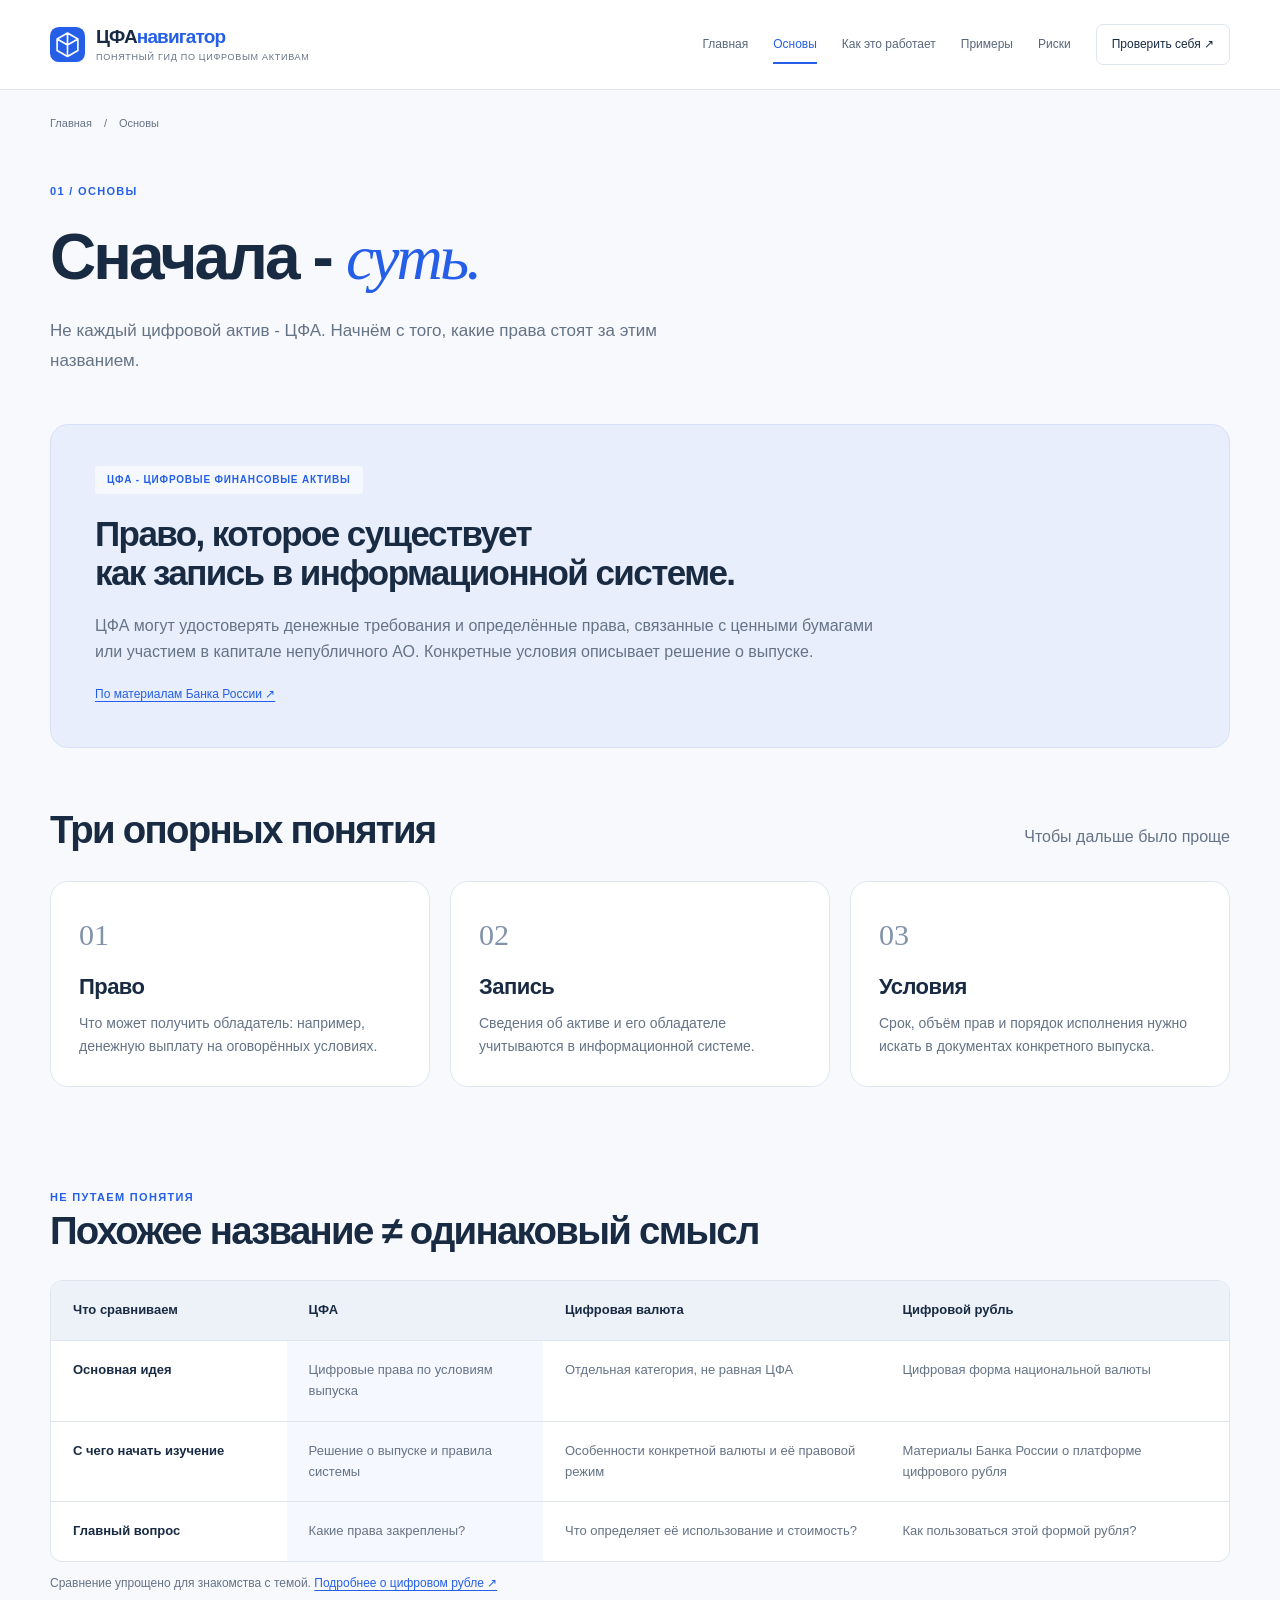
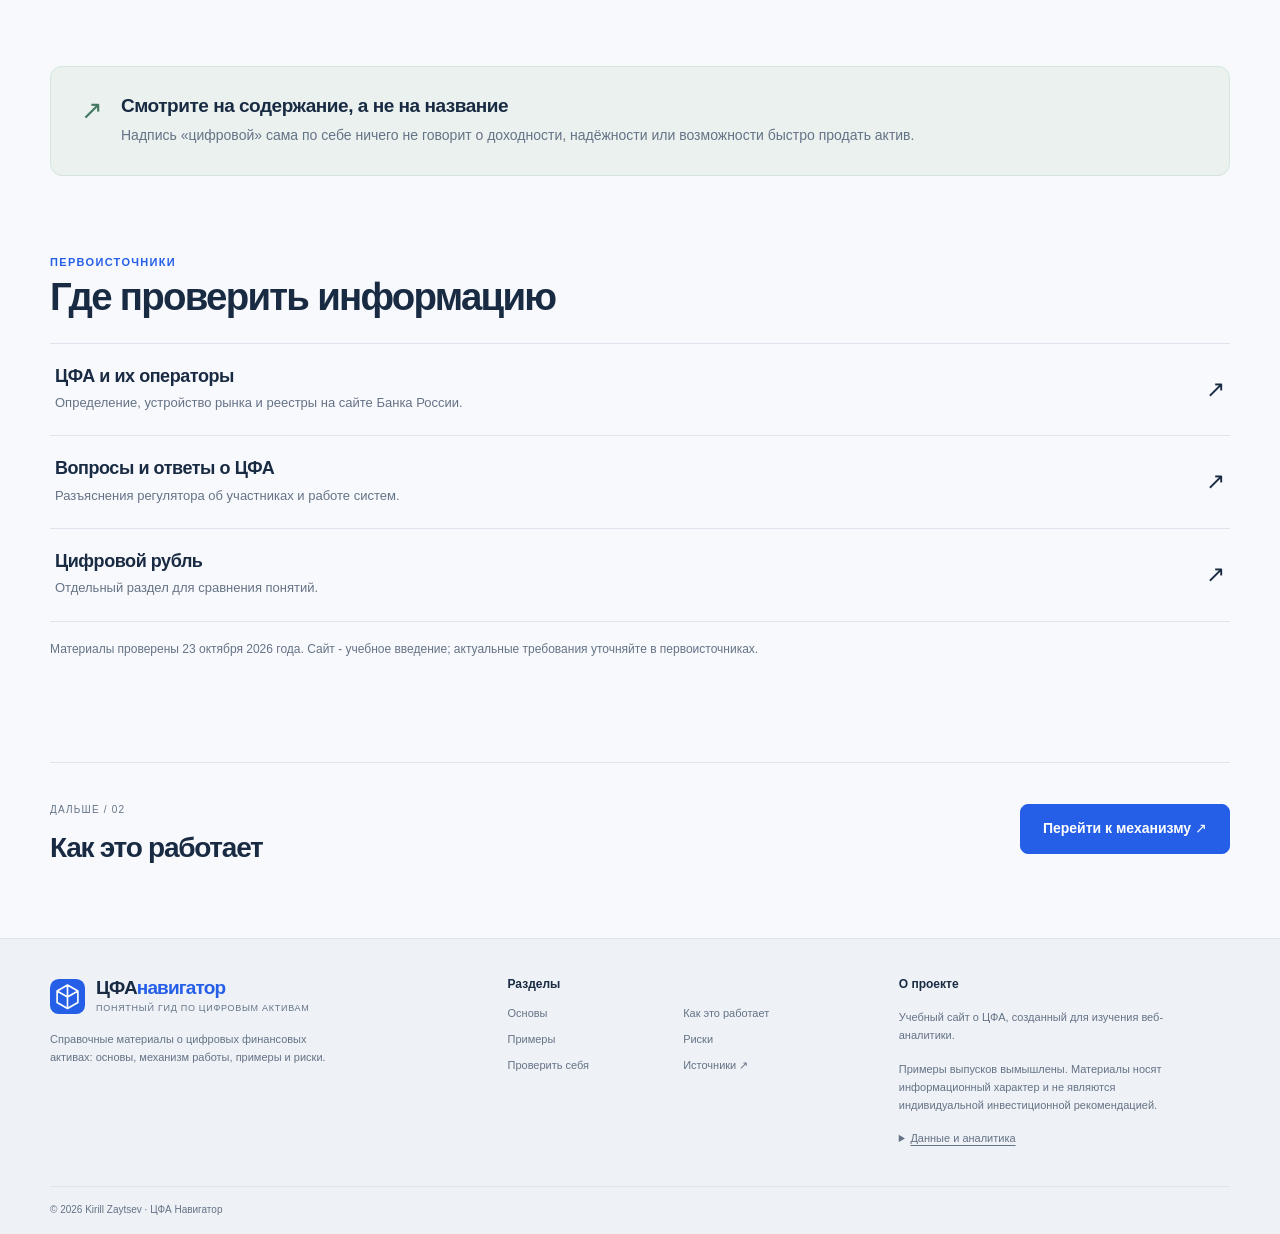
==== basics.html @ ca4d051d "Add CFA Navigator website" ====
<!doctype html><html lang="ru"><head><meta charset="utf-8"><meta name="author" content="Kirill Zaytsev"><meta name="viewport" content="width=device-width, initial-scale=1"><title>Что такое ЦФА - ЦФА Навигатор</title><meta name="description" content="Основы цифровых финансовых активов и отличия от криптовалюты и цифрового рубля."><link rel="icon" href="assets/favicon.svg" type="image/svg+xml"><link rel="stylesheet" href="assets/styles.css"><script src="assets/config.js" defer></script><script src="assets/app.js" defer></script></head>
<body data-page="basics"><a class="skip-link" href="#main">К содержимому</a><header id="site-header"></header><main id="main" class="wrap article-page">
<div class="breadcrumbs"><a href="index.html">Главная</a><span>/</span>Основы</div>
<section class="page-intro"><span class="eyebrow">01 / ОСНОВЫ</span><h1>Сначала - <span class="serif">суть.</span></h1><p class="lead">Не каждый цифровой актив - ЦФА. Начнём с того, какие права стоят за этим названием.</p></section>
<section class="definition-panel"><span class="badge">ЦФА - ЦИФРОВЫЕ ФИНАНСОВЫЕ АКТИВЫ</span><h2>Право, которое существует<br>как запись в информационной системе.</h2><p>ЦФА могут удостоверять денежные требования и определённые права, связанные с ценными бумагами или участием в капитале непубличного АО. Конкретные условия описывает решение о выпуске.</p><a class="source-link" href="https://www.cbr.ru/finm_infrastructure/digital_oper/" target="_blank" rel="noopener noreferrer">По материалам Банка России ↗</a></section>
<section class="section compact"><div class="section-heading"><h2>Три опорных понятия</h2><span class="muted">Чтобы дальше было проще</span></div><div class="three-grid"><article class="info-card"><span class="number">01</span><h3>Право</h3><p>Что может получить обладатель: например, денежную выплату на оговорённых условиях.</p></article><article class="info-card"><span class="number">02</span><h3>Запись</h3><p>Сведения об активе и его обладателе учитываются в информационной системе.</p></article><article class="info-card"><span class="number">03</span><h3>Условия</h3><p>Срок, объём прав и порядок исполнения нужно искать в документах конкретного выпуска.</p></article></div></section>
<section id="comparison" class="section compact"><span class="eyebrow">НЕ ПУТАЕМ ПОНЯТИЯ</span><h2>Похожее название ≠ одинаковый смысл</h2><div class="table-scroll" tabindex="0" role="region" aria-label="Сравнение цифровых инструментов"><table><caption class="sr-only">Отличия ЦФА, цифровой валюты и цифрового рубля</caption><thead><tr><th>Что сравниваем</th><th>ЦФА</th><th>Цифровая валюта</th><th>Цифровой рубль</th></tr></thead><tbody><tr><th>Основная идея</th><td>Цифровые права по условиям выпуска</td><td>Отдельная категория, не равная ЦФА</td><td>Цифровая форма национальной валюты</td></tr><tr><th>С чего начать изучение</th><td>Решение о выпуске и правила системы</td><td>Особенности конкретной валюты и её правовой режим</td><td>Материалы Банка России о платформе цифрового рубля</td></tr><tr><th>Главный вопрос</th><td>Какие права закреплены?</td><td>Что определяет её использование и стоимость?</td><td>Как пользоваться этой формой рубля?</td></tr></tbody></table></div><p class="caption">Сравнение упрощено для знакомства с темой. <a href="https://www.cbr.ru/fintech/dr/" target="_blank" rel="noopener noreferrer">Подробнее о цифровом рубле ↗</a></p></section>
<aside class="callout"><span class="callout-icon">↗</span><div><h3>Смотрите на содержание, а не на название</h3><p>Надпись «цифровой» сама по себе ничего не говорит о доходности, надёжности или возможности быстро продать актив.</p></div></aside>
<section id="sources" class="section compact"><span class="eyebrow">ПЕРВОИСТОЧНИКИ</span><h2>Где проверить информацию</h2><div class="source-list"><a href="https://www.cbr.ru/finm_infrastructure/digital_oper/" target="_blank" rel="noopener noreferrer"><div><h3>ЦФА и их операторы</h3><p>Определение, устройство рынка и реестры на сайте Банка России.</p></div><span>↗</span></a><a href="https://www.cbr.ru/faq/tsfa/" target="_blank" rel="noopener noreferrer"><div><h3>Вопросы и ответы о ЦФА</h3><p>Разъяснения регулятора об участниках и работе систем.</p></div><span>↗</span></a><a href="https://www.cbr.ru/fintech/dr/" target="_blank" rel="noopener noreferrer"><div><h3>Цифровой рубль</h3><p>Отдельный раздел для сравнения понятий.</p></div><span>↗</span></a></div><p class="caption">Материалы проверены 23 октября 2026 года. Сайт - учебное введение; актуальные требования уточняйте в первоисточниках.</p></section>
<nav class="next-page" aria-label="Следующий раздел"><div><small>ДАЛЬШЕ / 02</small><h2>Как это работает</h2></div><a class="button" href="how-it-works.html">Перейти к механизму ↗</a></nav>
</main><footer id="site-footer"></footer></body></html>
---- assets/styles.css ----
:root{--paper:#f8f9fc;--white:#fff;--ink:#192b43;--muted:#657386;--blue:#255fe8;--line:#dfe5ef;--mint:#e4f1ec;--radius:18px;--shadow:0 18px 48px #192b4309;font-family:Arial,Helvetica,sans-serif;color:var(--ink);background:var(--paper);font-synthesis:none;scroll-behavior:smooth}
*{box-sizing:border-box}body{margin:0;font-size:16px;line-height:1.65}a{color:inherit;text-decoration:none}button,input{font:inherit}button,a,input,summary{-webkit-tap-highlight-color:transparent}button,summary{cursor:pointer}button{color:inherit}img,svg{max-width:100%}h1,h2,h3,p{margin:0}h1,h2,h3{line-height:1.12;letter-spacing:-.045em}h1{font-size:clamp(42px,5.2vw,72px);font-weight:600}h2{font-size:clamp(28px,3vw,40px);font-weight:600}h3{font-size:22px;font-weight:600;letter-spacing:-.025em}p{color:var(--muted)}p+p{margin-top:12px}a,button{transition:background .18s,color .18s,box-shadow .18s,transform .18s}a:focus-visible,button:focus-visible,input:focus-visible,summary:focus-visible,[tabindex]:focus-visible{outline:3px solid #3275f5;outline-offset:5px}a:hover.text-link,.caption a:hover{color:var(--blue)}[hidden]{display:none!important}.wrap{width:min(1180px,calc(100% - 72px));margin:auto}.sr-only{position:absolute;width:1px;height:1px;padding:0;margin:-1px;overflow:hidden;clip:rect(0,0,0,0);white-space:nowrap;border:0}.skip-link{position:fixed;top:-90px;left:20px;z-index:50;background:var(--ink);color:white;padding:12px 20px;border-radius:8px}.skip-link:focus{top:10px}.eyebrow,.step,.tag{display:inline-block;font-size:11px;font-weight:700;letter-spacing:.12em}.eyebrow{color:var(--blue)}.dot{display:inline-block;width:7px;height:7px;border-radius:50%;background:#69a58d;margin-right:9px;vertical-align:middle}.serif{font-family:Georgia,'Times New Roman',serif;font-weight:400;font-style:italic;color:var(--blue)}.lead{font-size:18px;line-height:1.75;max-width:590px}.muted,.caption{color:var(--muted)}.caption{font-size:12px;line-height:1.65}.caption a,.source-link{color:var(--blue);text-decoration:underline;text-underline-offset:3px}.section{padding:88px 0}.section.compact{padding:48px 0}.section-heading{display:flex;align-items:flex-end;justify-content:space-between;gap:24px;margin-bottom:30px}.section-heading h2{margin-top:12px}.section-heading p{font-size:14px}.actions{display:flex;align-items:center;flex-wrap:wrap;gap:24px}.button{display:inline-flex;align-items:center;justify-content:center;gap:28px;border:1px solid var(--blue);border-radius:8px;background:var(--blue);color:#fff;padding:14px 22px;font-size:14px;font-weight:600;line-height:1.4;min-height:49px}.button:hover{background:#174bc7;box-shadow:0 5px 15px #255fe82a;transform:translateY(-1px)}.button.light{background:#fff;border-color:#fff;color:var(--ink)}.button.light:hover{background:#e7eeff}.text-link,.text-button{font-size:13px;font-weight:600}.text-button{border:0;background:none;padding:10px 0;color:var(--blue)}.number{font-family:Georgia,serif;font-size:30px;color:#8293aa}.tag{color:var(--muted);letter-spacing:.08em;font-size:10px}.badge{display:inline-block;font-size:10px;font-weight:700;letter-spacing:.08em;padding:6px 12px;border-radius:4px;background:#fff9;color:var(--blue)}
/* Shared navigation */
#site-header{background:#fff;border-bottom:1px solid var(--line)}.header-inner{min-height:89px;display:flex;align-items:center;justify-content:space-between;gap:30px}.brand{display:flex;align-items:center;gap:11px;flex-shrink:0}.brand img{width:35px;height:35px}.brand-name{font-size:19px;font-weight:700;letter-spacing:-.045em;line-height:1.1}.brand-name span{color:var(--blue)}.brand small{display:block;font-size:9px;font-weight:400;letter-spacing:.08em;color:var(--muted);margin-top:5px}.site-nav{display:flex;align-items:center;gap:25px}.site-nav a{font-size:12px;color:#58677b;white-space:nowrap;padding:10px 0;position:relative}.site-nav a:hover,.site-nav a[aria-current]{color:var(--blue)}.site-nav a[aria-current]:after{content:'';height:2px;background:var(--blue);position:absolute;bottom:0;left:0;right:0}.site-nav a.nav-test{padding:10px 15px;border:1px solid var(--line);border-radius:7px;color:var(--ink)}.site-nav a.nav-test[aria-current]:after{display:none}.menu-toggle{display:none;background:transparent;border:1px solid var(--line);border-radius:7px;padding:7px 12px;font-size:13px}
/* Homepage */
.hero{display:grid;grid-template-columns:1.12fr 1fr;gap:24px;align-items:center;padding:78px 0 72px}.hero-copy{position:relative;z-index:1}.hero .eyebrow{font-size:10px;color:var(--muted)}.hero h1{margin:22px 0;letter-spacing:-.055em}.hero .lead{font-size:16px;max-width:490px}.hero .actions{gap:22px;margin-top:30px}.hero .text-link{font-size:11px}.hero-meta{display:flex;gap:28px;margin-top:38px}.hero-meta span{font-size:10px;color:var(--muted);display:flex;align-items:center;gap:8px}.hero-meta b{font-size:19px;font-weight:400;color:var(--ink);font-family:Georgia,serif}.asset-scene{height:432px;position:relative;background:linear-gradient(135deg,#edf3ff,#e8edf8 65%,#e0ece9);border:1px solid #e0e7f2;border-radius:26px;overflow:hidden}.scene-grid{position:absolute;inset:0;background-image:linear-gradient(#a9bdd424 1px,transparent 1px),linear-gradient(90deg,#a9bdd424 1px,transparent 1px);background-size:35px 35px;mask-image:linear-gradient(transparent,#000,transparent)}.scene-label{position:absolute;left:25px;top:23px;font-size:9px;letter-spacing:.15em;color:#7890ad}.orbit{position:absolute;top:50%;left:50%;width:300px;height:300px;border:1px solid #a5b9d252;border-radius:50%;transform:translate(-50%,-50%)}.orbit-two{width:220px;height:220px;border-style:dashed}.token{position:absolute;top:50%;left:50%;transform:translate(-50%,-50%) rotate(-9deg);width:160px;height:174px;background:linear-gradient(135deg,#5988fd,#2355d2);border:6px solid #86a5fa;border-radius:36px;box-shadow:17px 18px 0 #c9d6ef,25px 25px 40px #4169ac26;display:grid;place-items:center}.token svg{width:105px;height:105px;fill:none;stroke:#fff;stroke-width:2}.floating{position:absolute;display:flex;gap:10px;align-items:center;background:#ffffffed;border:1px solid #fff;border-radius:10px;padding:13px 17px;box-shadow:var(--shadow)}.floating small{display:block;font-size:8px;letter-spacing:.1em;color:var(--muted)}.floating strong{display:block;font-size:12px;font-weight:600}.note-right{right:21px;top:91px;transform:rotate(5deg)}.note-left{left:20px;bottom:93px;transform:rotate(-5deg)}.tiny-icon{display:grid;place-items:center;background:#eaf0ff;border-radius:7px;width:31px;height:31px;color:var(--blue);font-size:20px}.tiny-icon.mint{background:#e6f1eb;color:#4b836a}.scene-bottom{position:absolute;bottom:25px;left:20px;right:20px;text-align:center;color:#637893;font-size:10px}.principles{border-block:1px solid var(--line);background:#f0f3f8}.principles .wrap{display:flex;justify-content:space-between;gap:20px;padding-block:18px;font-size:11px;color:#637084}.principles span:before{content:'✳';color:#8196b3;margin-right:10px}.route-grid,.three-grid{display:grid;grid-template-columns:repeat(3,minmax(0,1fr));gap:20px}.route-card{padding:27px 26px 0;border:1px solid var(--line);border-radius:var(--radius);background:var(--white);overflow:hidden;display:flex;flex-direction:column}.route-card:hover{transform:translateY(-4px);box-shadow:var(--shadow);border-color:#9ab5f2}.card-top{display:flex;justify-content:space-between;align-items:center}.step{color:var(--muted);font-size:9px}.arrow{font-size:21px;font-weight:400}.mini-art{height:110px;display:flex;align-items:center;justify-content:center;color:#6680b7}.art-cubes{font-size:90px;line-height:1}.art-cubes span{font-size:65px;margin-left:-22px;color:#2c5fe4;transform:translateY(12px)}.art-chain{gap:9px}.art-chain i{width:42px;height:42px;border:1px solid #7999c9;border-radius:10px;transform:rotate(-13deg);background:#e9eef7;position:relative}.art-chain i:nth-child(2){background:#e5f0ea;border-color:#85ab9c;transform:rotate(9deg)}.art-bars{gap:8px;align-items:flex-end;padding-bottom:18px}.art-bars i{width:25px;border:1px solid #a7b8d7;background:#d9e3f6;border-radius:5px 5px 0 0;height:33px}.art-bars i:nth-child(2){height:51px}.art-bars i:nth-child(3){height:44px;background:#c9dfd3;border-color:#9fbba9}.art-bars i:nth-child(4){height:67px;background:#7193e4;border-color:#7193e4}.route-card h3{margin-top:7px}.route-card p{font-size:13px;margin-top:13px;margin-bottom:25px}.card-bottom{border-top:1px solid var(--line);padding:16px 0;display:flex;justify-content:space-between;margin-top:auto;font-size:11px;font-weight:600;color:var(--blue)}.wide-links{display:grid;grid-template-columns:1fr 1fr;gap:20px;margin-top:20px}.wide-links a{display:flex;align-items:center;gap:20px;padding:24px;background:#edf1f7;border-radius:12px}.wide-links a:hover{background:#e4eaf5}.wide-links .arrow{margin-left:auto}.wide-links h3{font-size:18px}.wide-links p{font-size:11px;margin-top:6px}.editorial-banner{padding:52px 56px;background:var(--ink);color:white;border-radius:22px;position:relative;overflow:hidden}.editorial-banner .eyebrow{color:#9dbbff}.editorial-banner h2{font-size:clamp(30px,3.7vw,47px);margin:21px 0}.editorial-banner .serif{color:#b4c9fb}.editorial-banner p{max-width:510px;color:#bbc8d9;font-size:14px;margin-bottom:28px}.banner-mark{position:absolute;right:55px;top:52px;font-size:230px;color:#405875;line-height:1;pointer-events:none}.faq-section{display:grid;grid-template-columns:1fr 1.2fr;gap:60px}.faq-section h2{margin:15px 0 26px}.faq-list details{border-bottom:1px solid var(--line);padding:19px 0}.faq-list summary{font-size:15px;font-weight:600;padding-right:25px;position:relative;list-style:none}.faq-list summary:after{content:'+';position:absolute;right:0;color:var(--blue);font-size:20px;top:-3px}.faq-list details[open] summary:after{content:'−'}.faq-list p{margin-top:13px;font-size:13px}
/* Inner pages */
.article-page{padding-top:24px;padding-bottom:65px}.breadcrumbs{display:flex;gap:12px;font-size:11px;color:var(--muted)}.breadcrumbs a:hover{color:var(--blue)}.page-intro{padding:45px 0 48px;max-width:850px}.page-intro h1{margin:18px 0 23px;font-size:clamp(42px,5vw,66px)}.page-intro .lead{max-width:690px;font-size:17px}.definition-panel{padding:40px 44px;background:#e8eefb;border:1px solid #d6e1f7;border-radius:var(--radius)}.definition-panel h2{margin:20px 0;font-size:35px}.definition-panel p{max-width:800px;font-size:16px}.source-link{display:inline-block;margin-top:20px;font-size:12px}.info-card{border:1px solid var(--line);background:white;border-radius:var(--radius);padding:28px}.info-card h3{margin:16px 0 12px}.info-card p{font-size:14px}.table-scroll{overflow:auto;margin-top:28px;border:1px solid var(--line);border-radius:12px;background:#fff}table{width:100%;min-width:720px;border-collapse:collapse;text-align:left;font-size:13px;line-height:1.6}th,td{padding:19px 22px;border-bottom:1px solid var(--line);vertical-align:top}thead{background:#edf1f8}th{font-weight:600}td{color:var(--muted)}tbody tr:last-child>*{border-bottom:0}th:first-child{width:20%}td:nth-child(2){background:#f6f8ff}.table-scroll+.caption{margin-top:12px}.callout{display:flex;align-items:flex-start;gap:18px;background:#eaf1ef;border:1px solid #d5e4dd;border-radius:12px;padding:28px 30px;margin:24px 0}.callout-icon{font-size:26px;line-height:1.2;color:#437761}.callout h3{font-size:19px;margin-bottom:8px}.callout p{font-size:14px;max-width:890px}.source-list{margin:25px 0 18px;border-top:1px solid var(--line)}.source-list a{display:flex;align-items:center;justify-content:space-between;gap:30px;padding:22px 5px;border-bottom:1px solid var(--line)}.source-list a:hover{color:var(--blue);background:#eef2fa}.source-list h3{font-size:18px}.source-list p{font-size:13px;margin-top:6px}.source-list>a>span{font-size:23px}.next-page{margin-top:55px;padding-top:32px;border-top:1px solid var(--line);display:flex;justify-content:space-between;align-items:center;gap:24px}.next-page small{color:var(--muted);font-size:10px;letter-spacing:.12em}.next-page h2{font-size:28px;margin-top:10px}.three-grid+.caption{margin-top:18px}.timeline{margin-top:36px;max-width:900px}.timeline article{display:flex;gap:30px;padding:0 0 35px;position:relative}.timeline article:not(:last-child):before{content:'';position:absolute;left:24px;top:50px;bottom:0;width:1px;background:var(--line)}.timeline-num{flex-shrink:0;display:grid;place-items:center;height:49px;width:49px;border-radius:50%;background:#e7edf9;color:var(--blue);font-family:Georgia,serif;font-size:19px}.timeline h3{margin:8px 0 12px;font-size:25px}.timeline p{font-size:15px;max-width:700px}
/* Practice */
.filter-bar{display:flex;align-items:center;justify-content:space-between;gap:20px;flex-wrap:wrap;margin-bottom:24px}.filters{display:flex;gap:7px;flex-wrap:wrap}.filter{padding:9px 14px;border:1px solid var(--line);border-radius:7px;background:white;color:var(--muted);font-size:12px}.filter.active{background:var(--ink);border-color:var(--ink);color:white}.filter:hover{border-color:#8da1bf}.example-card{padding:27px;border:1px solid var(--line);background:#fff;border-radius:var(--radius);min-width:0}.example-symbol{font-size:32px;width:59px;height:59px;display:grid;place-items:center;background:#ebf0fd;border-radius:13px;color:var(--blue);margin-bottom:26px}.example-symbol.green{background:#e5eee8;color:#55816d}.example-symbol.plum{background:#f0eaf4;color:#8f6e9c}.example-card h2{font-size:27px;margin:10px 0 15px}.example-card>p{font-size:13px;min-height:65px}.example-card dl{margin:24px 0}.example-card dl div{display:flex;justify-content:space-between;gap:14px;border-bottom:1px solid #e9edf3;padding:10px 0;font-size:12px}.example-card dt{color:var(--muted)}.example-card dd{margin:0;font-weight:600;text-align:right}.example-card summary{font-size:12px;color:var(--blue);font-weight:600}.example-card details p{font-size:12px;margin-top:13px}.calculator{display:grid;grid-template-columns:1fr 1.1fr;gap:60px;background:#edf1f8;border:1px solid var(--line);border-radius:var(--radius);padding:38px}.calculator h2{margin:16px 0 20px}.calculator p{font-size:13px}.calculator .formula{font-size:12px;background:#fff8;padding:12px;margin-top:20px;border-radius:7px;color:#516582}.calc-fields{display:grid;grid-template-columns:1fr 1fr;gap:14px}.calc-fields label{display:flex;flex-direction:column;font-size:11px;gap:6px}.calc-fields label:first-child{grid-column:1/-1}input[type=number]{width:100%;padding:10px 12px;border-radius:7px;border:1px solid #ccd6e6;color:var(--ink);background:white}.calculator .button{margin-top:18px;width:100%}.calc-result{display:flex;flex-direction:column;gap:6px;border-top:1px solid #d2dcea;margin-top:22px;padding-top:18px}.calc-result span{font-size:11px;color:var(--muted)}.calc-result strong{font-size:32px;font-weight:500;letter-spacing:-.05em;color:var(--blue)}.calculator form>.caption{font-size:10px;margin-top:15px}.two-grid{display:grid;grid-template-columns:1fr 1fr;gap:22px}.contrast-panel{padding:34px;border-radius:var(--radius);border:1px solid var(--line)}.positive{background:#ecf3ef;border-color:#d4e2d9}.caution{background:#f5efea;border-color:#e9ded4}.contrast-panel h2{margin-top:14px}.plain-list{padding:0;margin:28px 0 0;list-style:none}.plain-list li{border-top:1px solid #192b431a;padding:23px 0 0;margin-top:23px}.plain-list h3{font-size:19px}.plain-list p{font-size:14px;margin-top:9px}.checklist-section{display:grid;grid-template-columns:1fr 1.2fr;gap:70px}.checklist-section h2{margin:15px 0 20px}.checklist-section p{font-size:14px}.check-progress{display:block;font-size:12px;font-weight:600;margin:27px 0 8px}.progress-track{height:4px;background:#dce4f1;overflow:hidden;border-radius:9px}.progress-track>div{height:100%;background:var(--blue);width:0;transition:width .25s}.checklist label{display:flex;align-items:flex-start;gap:15px;padding:20px 0;border-bottom:1px solid var(--line);cursor:pointer}.checklist label:first-child{padding-top:0}.checklist input{width:19px;height:19px;flex-shrink:0;accent-color:var(--blue);margin:3px 0 0}.checklist b{display:block;font-size:14px;font-weight:600}.checklist small{display:block;font-size:12px;color:var(--muted);margin-top:5px}
/* Quiz */
.quiz-panel{max-width:850px;margin:0 auto;background:white;border:1px solid var(--line);border-radius:22px;padding:45px;box-shadow:var(--shadow)}#quiz-start{text-align:center;padding:5px 0 20px}.quiz-emblem{font-size:65px;color:var(--blue);display:block;line-height:1;margin:8px 0 23px}#quiz-start h2{font-size:32px}#quiz-start p{margin:18px auto;max-width:440px;font-size:15px}.quiz-facts{display:flex;justify-content:center;flex-wrap:wrap;gap:20px;margin:26px 0 30px;font-size:11px;color:var(--muted)}.quiz-top{display:flex;justify-content:space-between;margin-bottom:14px;font-size:11px;color:var(--muted)}.quiz-panel fieldset{padding:0;border:0;margin:30px 0 22px;min-width:0}.quiz-panel legend{font-size:27px;font-weight:600;line-height:1.35;letter-spacing:-.035em;width:100%;padding:0;margin-bottom:22px}#quiz-options{display:grid;gap:11px}.quiz-option{display:flex;align-items:flex-start;gap:13px;border:1px solid var(--line);border-radius:9px;padding:15px;font-size:14px;cursor:pointer}.quiz-option:has(input:checked){border-color:var(--blue);background:#f1f5ff}.quiz-option.correct{border-color:#68a286;background:#eef7f1}.quiz-option.incorrect{border-color:#b37d6b;background:#fff3ef}.quiz-option input{accent-color:var(--blue);margin:5px 0 0}.quiz-feedback{padding:17px;border-radius:8px;background:#eef2f8;margin-bottom:20px;font-size:13px}.quiz-feedback strong{display:block;margin-bottom:5px}.quiz-feedback p{font-size:13px}.quiz-caption{max-width:800px;text-align:center;margin:23px auto 0}#quiz-result h2{font-size:43px;margin:20px 0}#quiz-result>p{font-size:15px}.result-review{margin:28px 0}.result-review details{padding:13px 0;border-bottom:1px solid var(--line)}.result-review summary{font-size:13px;font-weight:600}.result-review p{font-size:12px;margin-top:10px}.result-review a{color:var(--blue);text-decoration:underline}
/* Footer and consent */
#site-footer{background:#eef1f6;border-top:1px solid var(--line);margin-top:10px}.footer-main{padding:39px 0;display:grid;grid-template-columns:1.2fr 1fr 1fr;gap:60px}.footer-main p{font-size:11px;max-width:280px;margin-top:16px}.footer-main h3{font-size:12px;letter-spacing:0;margin:0 0 12px}.footer-links{display:grid;grid-template-columns:1fr 1fr;gap:8px 20px;font-size:11px;color:var(--muted)}.footer-links a:hover{color:var(--blue)}.footer-main .text-button{font-size:11px;text-align:left;padding:0}.footer-bottom{border-top:1px solid var(--line);padding:15px 0;display:flex;justify-content:space-between;gap:25px;font-size:10px;color:var(--muted)}.privacy-details{font-size:11px;margin-top:15px;color:var(--muted)}.privacy-details p{margin-top:9px}.privacy-details summary{text-decoration:underline;text-underline-offset:3px}.cookie-banner{position:fixed;bottom:18px;left:50%;transform:translateX(-50%);width:min(760px,calc(100% - 28px));background:white;border:1px solid var(--line);border-radius:14px;padding:20px 24px;z-index:30;box-shadow:0 15px 70px #192b432b;display:flex;gap:22px;align-items:center}.cookie-banner p{font-size:12px}.cookie-banner strong{color:var(--ink);display:block;margin-bottom:3px;font-size:13px}.cookie-actions{display:flex;gap:10px;flex-shrink:0}.cookie-actions .button{font-size:11px;padding:10px 13px;min-height:38px}.cookie-actions .secondary{background:#eff2f8;color:var(--ink);border-color:var(--line)}.no-js-note{padding:8px 18px;text-align:center;background:#e9eef8;font-size:12px}
@media(min-width:1450px){.hero{padding-block:94px}.asset-scene{height:455px}}
@media(max-width:1100px){.site-nav{gap:14px}.site-nav a{font-size:11px}.hero{gap:28px}.hero h1{font-size:55px}.asset-scene{height:400px}.hero .actions{gap:15px}.hero .text-link{font-size:10px}.floating{padding:10px 12px}.note-left{left:10px}.note-right{right:10px}.floating strong{font-size:11px}.banner-mark{right:25px;opacity:.5}.editorial-banner>*:not(.banner-mark){position:relative;z-index:1}.footer-main{gap:25px}.calculator{gap:30px}}
@media(max-width:850px){.wrap{width:calc(100% - 40px)}.header-inner{min-height:76px;flex-wrap:wrap;gap:0}.menu-toggle{display:block}.site-nav{width:100%;display:none;flex-direction:column;align-items:stretch;gap:0;padding:15px 0}.site-nav.is-open{display:flex}.site-nav a{font-size:14px;padding:12px}.site-nav a[aria-current]{background:#edf2ff;border-radius:7px}.site-nav a[aria-current]:after{display:none}.site-nav a.nav-test{margin-top:8px}.hero{padding:45px 0;grid-template-columns:1fr 0.85fr;gap:20px}.hero h1{font-size:43px}.hero .lead{font-size:14px}.hero .eyebrow{font-size:8px;letter-spacing:.07em}.asset-scene{height:350px}.floating strong{font-size:9px}.floating{gap:6px;padding:8px}.tiny-icon{width:24px;height:24px;font-size:16px}.token{width:125px;height:140px;border-radius:29px}.token svg{width:85px;height:85px}.note-right{top:65px}.note-left{bottom:65px}.scene-label,.scene-bottom{font-size:8px}.scene-label{left:16px}.hero-meta{gap:14px;margin-top:25px}.hero-meta span{font-size:8px}.hero-meta b{font-size:17px}.hero .text-link{font-size:11px}.hero .button{font-size:12px}.principles .wrap{font-size:9px;gap:12px}.route-card{padding:22px 18px 0}.route-card h3{font-size:19px}.route-card p{font-size:12px}.section{padding-block:60px}.wide-links a{gap:13px;padding:20px 16px}.wide-links h3{font-size:16px}.wide-links p{font-size:10px}.wide-links .number{font-size:25px}.faq-section{gap:30px}.footer-main{grid-template-columns:1fr 1fr}.footer-main>div:last-child{grid-column:1/-1}.footer-main>div:last-child p{max-width:100%}.example-card{padding:20px}.example-card h2{font-size:23px}.example-card dl div{font-size:10px}.example-card>p{font-size:12px;min-height:80px}.info-card{padding:22px}.info-card h3{font-size:20px}.info-card p{font-size:13px}.checklist-section{gap:35px}.calculator{padding:28px;gap:25px}.page-intro h1{font-size:52px}}
@media(max-width:620px){.hero{grid-template-columns:1fr;padding-top:38px;padding-bottom:35px;gap:35px}.hero h1{font-size:clamp(41px,10vw,58px)}.hero .eyebrow{font-size:9px}.hero .lead{font-size:15px}.hero .actions{gap:20px}.hero-meta span{font-size:10px}.hero-meta{gap:25px}.asset-scene{height:310px}.note-right{right:25px;top:53px}.note-left{left:22px;bottom:60px}.floating{padding:10px 13px}.floating strong{font-size:11px}.floating small{font-size:7px}.scene-label{font-size:8px}.scene-bottom{font-size:9px}.principles .wrap{flex-wrap:wrap;gap:7px 20px;padding-block:14px;font-size:9px}.section{padding-block:46px}.section.compact{padding-block:33px}.section-heading{display:block;margin-bottom:25px}.section-heading p{font-size:12px;margin-top:17px}.section-heading p br{display:none}.route-grid,.three-grid,.two-grid{grid-template-columns:1fr;gap:16px}.route-card{padding:24px 24px 0}.mini-art{height:100px}.route-card h3{font-size:23px}.route-card p{font-size:14px;margin-bottom:22px}.step{font-size:10px}.wide-links{grid-template-columns:1fr;gap:13px;margin-top:16px}.wide-links a{padding:24px}.wide-links h3{font-size:18px}.wide-links p{font-size:11px}.editorial-banner{padding:32px 26px}.editorial-banner h2{font-size:33px}.editorial-banner p{font-size:13px}.banner-mark{font-size:150px;right:-25px;top:125px;opacity:.3}.faq-section{grid-template-columns:1fr;gap:14px}.faq-section h2{margin-bottom:16px}.faq-list summary{font-size:14px}.footer-main{grid-template-columns:1fr;gap:28px;padding-block:30px}.footer-main>div:last-child{grid-column:auto}.footer-main p{max-width:none}.footer-bottom{flex-direction:column;gap:7px}.footer-links{max-width:310px}.page-intro{padding:32px 0}.page-intro h1{font-size:44px}.page-intro .lead{font-size:15px}.definition-panel{padding:27px 24px}.definition-panel h2{font-size:27px}.definition-panel h2 br{display:none}.definition-panel p{font-size:14px}.definition-panel .badge{font-size:8px}.info-card{padding:25px}.info-card h3{font-size:23px}.info-card p{font-size:14px}.next-page{align-items:flex-start;flex-direction:column;margin-top:35px}.next-page h2{font-size:26px}.callout{padding:22px;gap:12px}.callout h3{font-size:18px}.callout p{font-size:13px}.timeline article{gap:19px;padding-bottom:30px}.timeline-num{width:42px;height:42px}.timeline article:not(:last-child):before{left:20px;top:43px}.timeline h3{font-size:22px}.timeline p{font-size:14px}.filter{font-size:11px;padding:9px 12px}.filter-bar{gap:12px}.example-card{padding:28px}.example-card h2{font-size:28px}.example-card>p{min-height:0;font-size:14px}.example-card dl div{font-size:13px}.example-card summary{font-size:14px}.example-card details p{font-size:13px}.calculator{grid-template-columns:1fr;gap:28px;padding:25px}.calculator h2 br{display:none}.calculator h2{font-size:30px}.calc-fields label{font-size:12px}.contrast-panel{padding:27px}.checklist-section{grid-template-columns:1fr;gap:28px}.checklist-section h2 br{display:none}.quiz-panel{padding:27px 22px}.quiz-panel legend{font-size:23px}.quiz-option{font-size:13px;padding:13px}#quiz-start h2{font-size:27px}.quiz-facts{gap:10px}#quiz-result h2{font-size:35px}.quiz-top{font-size:10px}.quiz-caption{font-size:10px}.cookie-banner{flex-direction:column;align-items:stretch;gap:13px;padding:17px}.cookie-actions{justify-content:flex-end}.source-list p{font-size:12px}.caption{font-size:11px}}
@media(prefers-reduced-motion:reduce){:root{scroll-behavior:auto}*,*:before,*:after{transition:none!important}}
@media(max-width:620px){.header-inner>.brand{max-width:calc(100% - 70px);gap:8px}.header-inner .brand img{width:30px;height:30px}.header-inner .brand-name{font-size:17px}.header-inner .brand small{font-size:6.5px;letter-spacing:.035em;white-space:nowrap}.menu-toggle{padding:7px 9px;font-size:12px}}
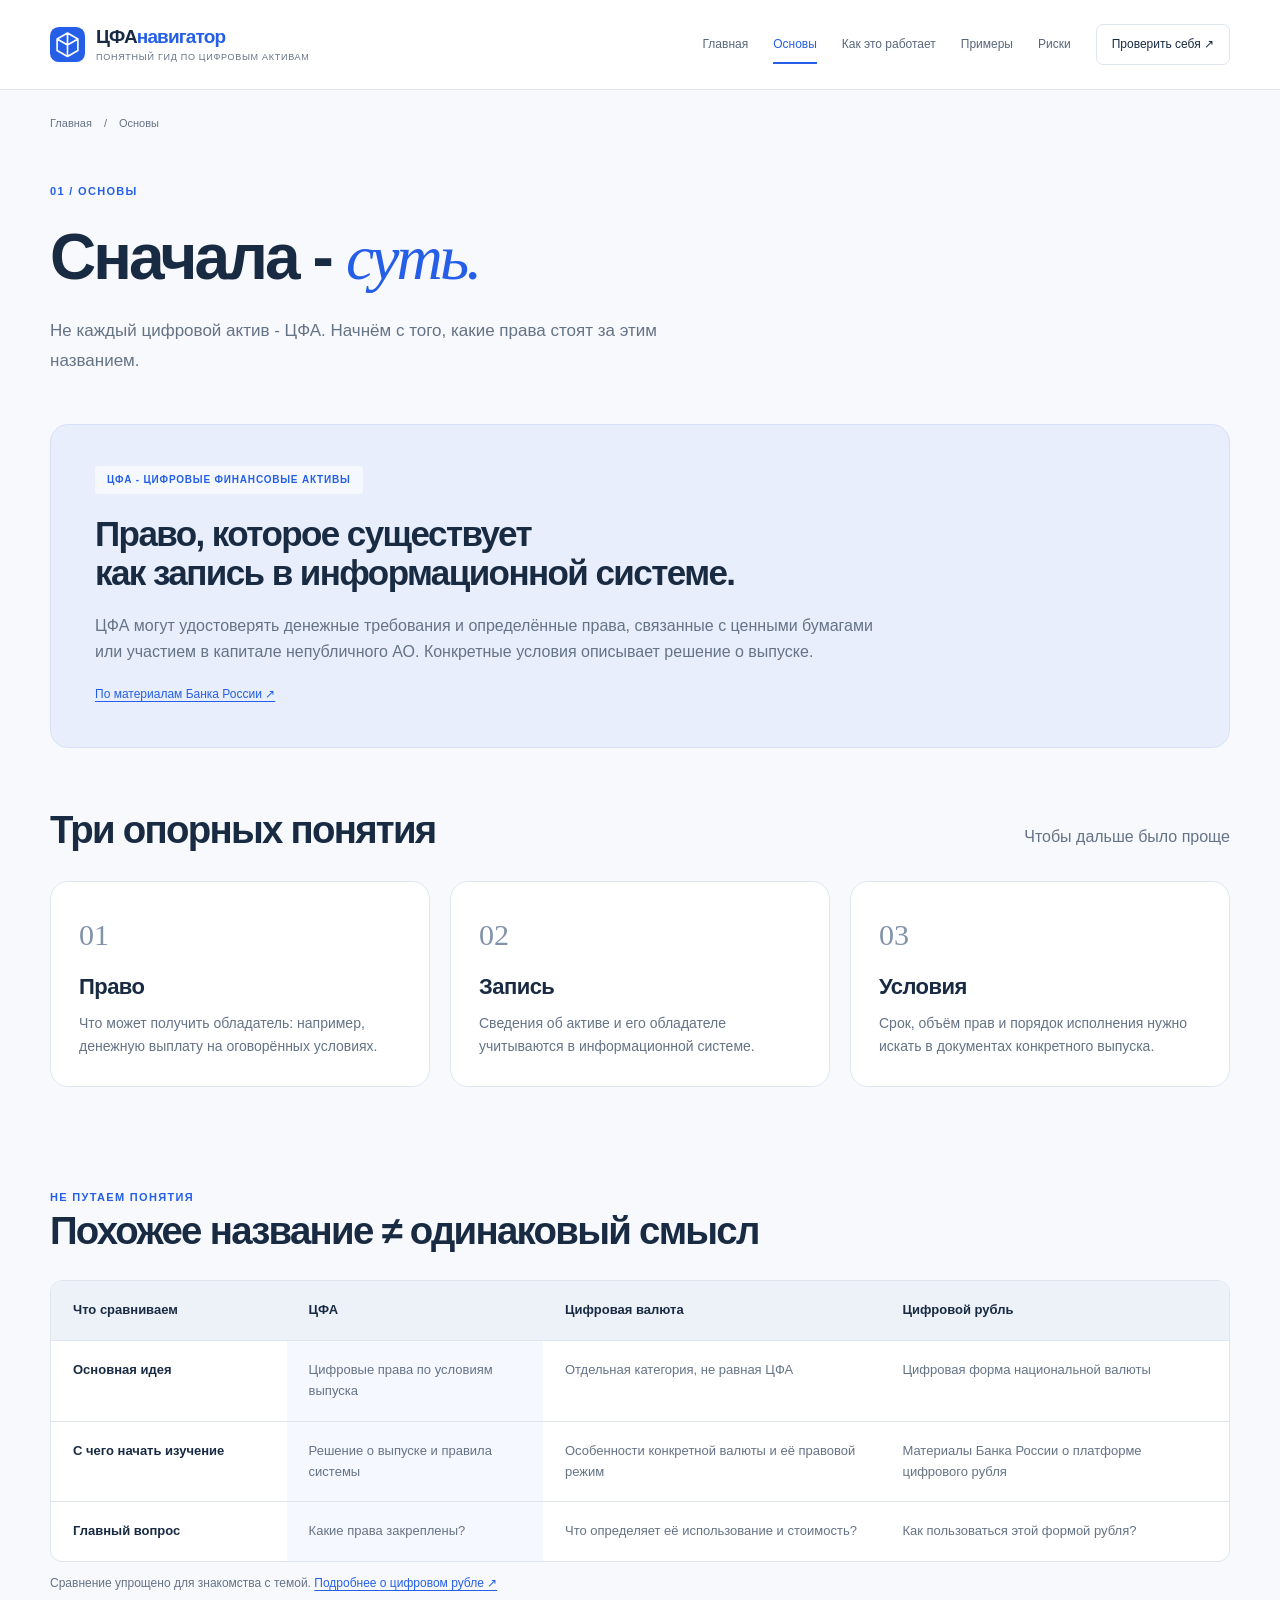
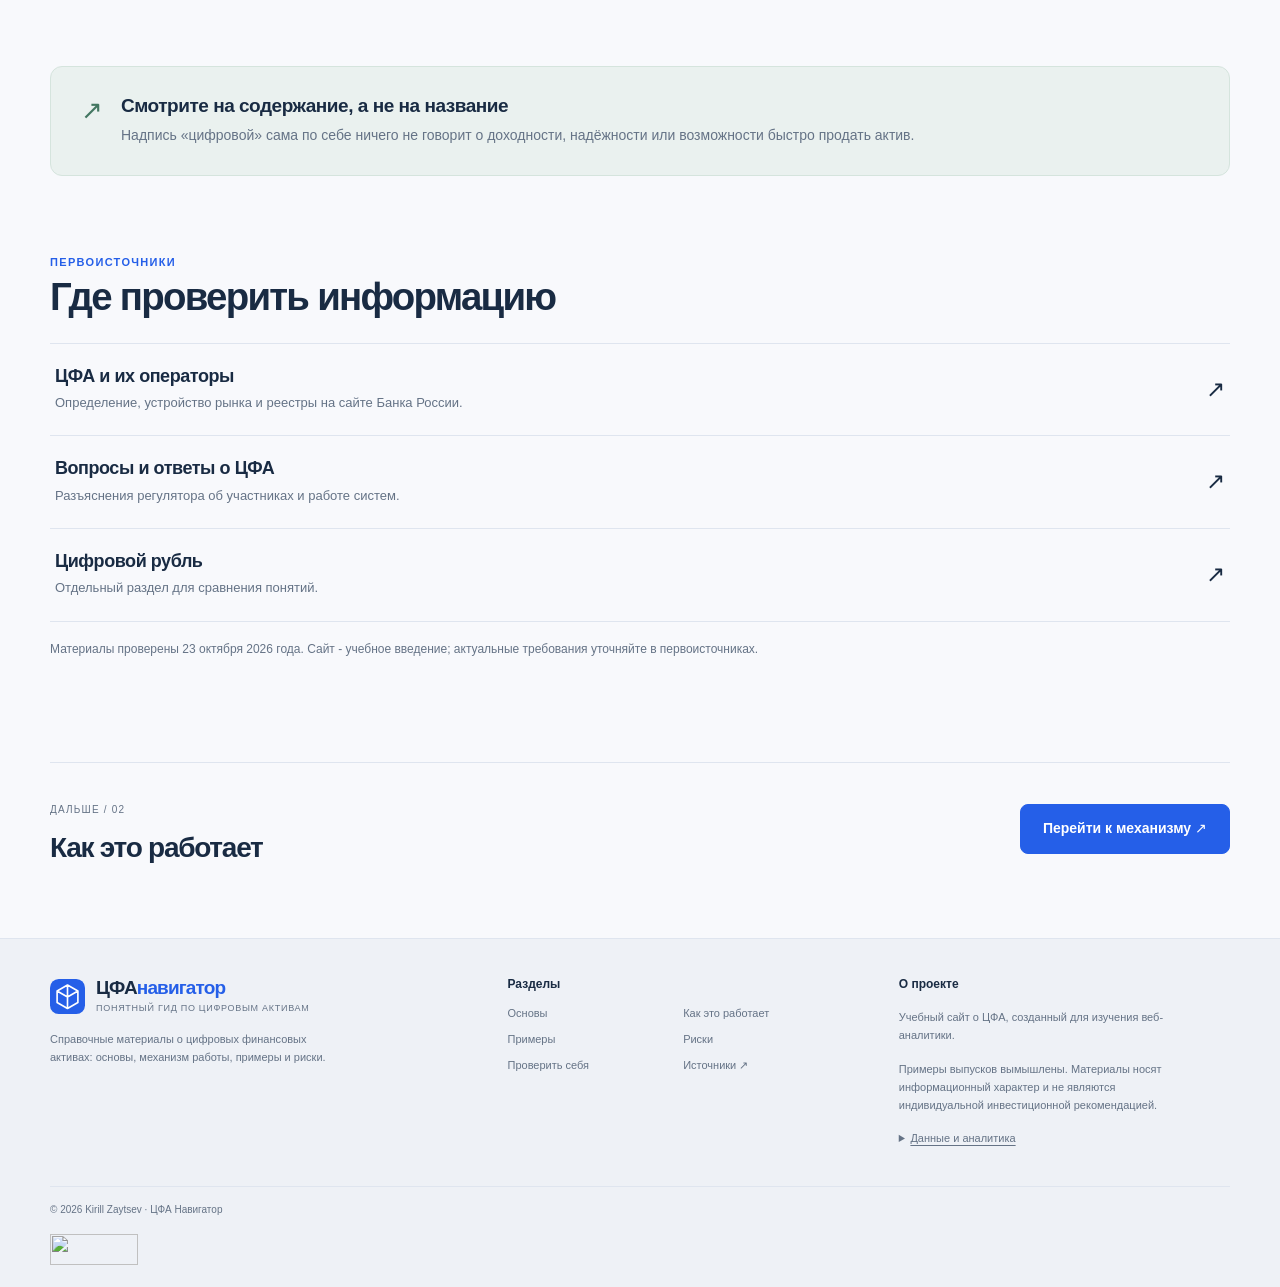
==== commit f5dce617: "Add LiveInternet counter to all pages" ====
--- a/basics.html
+++ b/basics.html
@@ -8,4 +8,16 @@
 <aside class="callout"><span class="callout-icon">↗</span><div><h3>Смотрите на содержание, а не на название</h3><p>Надпись «цифровой» сама по себе ничего не говорит о доходности, надёжности или возможности быстро продать актив.</p></div></aside>
 <section id="sources" class="section compact"><span class="eyebrow">ПЕРВОИСТОЧНИКИ</span><h2>Где проверить информацию</h2><div class="source-list"><a href="https://www.cbr.ru/finm_infrastructure/digital_oper/" target="_blank" rel="noopener noreferrer"><div><h3>ЦФА и их операторы</h3><p>Определение, устройство рынка и реестры на сайте Банка России.</p></div><span>↗</span></a><a href="https://www.cbr.ru/faq/tsfa/" target="_blank" rel="noopener noreferrer"><div><h3>Вопросы и ответы о ЦФА</h3><p>Разъяснения регулятора об участниках и работе систем.</p></div><span>↗</span></a><a href="https://www.cbr.ru/fintech/dr/" target="_blank" rel="noopener noreferrer"><div><h3>Цифровой рубль</h3><p>Отдельный раздел для сравнения понятий.</p></div><span>↗</span></a></div><p class="caption">Материалы проверены 23 октября 2026 года. Сайт - учебное введение; актуальные требования уточняйте в первоисточниках.</p></section>
 <nav class="next-page" aria-label="Следующий раздел"><div><small>ДАЛЬШЕ / 02</small><h2>Как это работает</h2></div><a class="button" href="how-it-works.html">Перейти к механизму ↗</a></nav>
-</main><footer id="site-footer"></footer></body></html>
+</main><footer id="site-footer"></footer><div class="counter-strip"><div class="wrap visitor-counter" aria-label="Статистика посещений LiveInternet">
+<!--LiveInternet counter--><a href="https://www.liveinternet.ru/click"
+target="_blank"><img id="licnt7038" width="88" height="31" style="border:0" 
+title="LiveInternet: показано число просмотров и посетителей за 24 часа"
+src="[data-uri]"
+alt=""/></a><script>(function(d,s){d.getElementById("licnt7038").src=
+"https://counter.yadro.ru/hit?t52.11;r"+escape(d.referrer)+
+((typeof(s)=="undefined")?"":";s"+s.width+"*"+s.height+"*"+
+(s.colorDepth?s.colorDepth:s.pixelDepth))+";u"+escape(d.URL)+
+";h"+escape(d.title.substring(0,150))+";"+Math.random()})
+(document,screen)</script><!--/LiveInternet-->
+</div></div>
+</body></html>
--- a/assets/styles.css
+++ b/assets/styles.css
@@ -18,3 +18,5 @@
 @media(max-width:620px){.hero{grid-template-columns:1fr;padding-top:38px;padding-bottom:35px;gap:35px}.hero h1{font-size:clamp(41px,10vw,58px)}.hero .eyebrow{font-size:9px}.hero .lead{font-size:15px}.hero .actions{gap:20px}.hero-meta span{font-size:10px}.hero-meta{gap:25px}.asset-scene{height:310px}.note-right{right:25px;top:53px}.note-left{left:22px;bottom:60px}.floating{padding:10px 13px}.floating strong{font-size:11px}.floating small{font-size:7px}.scene-label{font-size:8px}.scene-bottom{font-size:9px}.principles .wrap{flex-wrap:wrap;gap:7px 20px;padding-block:14px;font-size:9px}.section{padding-block:46px}.section.compact{padding-block:33px}.section-heading{display:block;margin-bottom:25px}.section-heading p{font-size:12px;margin-top:17px}.section-heading p br{display:none}.route-grid,.three-grid,.two-grid{grid-template-columns:1fr;gap:16px}.route-card{padding:24px 24px 0}.mini-art{height:100px}.route-card h3{font-size:23px}.route-card p{font-size:14px;margin-bottom:22px}.step{font-size:10px}.wide-links{grid-template-columns:1fr;gap:13px;margin-top:16px}.wide-links a{padding:24px}.wide-links h3{font-size:18px}.wide-links p{font-size:11px}.editorial-banner{padding:32px 26px}.editorial-banner h2{font-size:33px}.editorial-banner p{font-size:13px}.banner-mark{font-size:150px;right:-25px;top:125px;opacity:.3}.faq-section{grid-template-columns:1fr;gap:14px}.faq-section h2{margin-bottom:16px}.faq-list summary{font-size:14px}.footer-main{grid-template-columns:1fr;gap:28px;padding-block:30px}.footer-main>div:last-child{grid-column:auto}.footer-main p{max-width:none}.footer-bottom{flex-direction:column;gap:7px}.footer-links{max-width:310px}.page-intro{padding:32px 0}.page-intro h1{font-size:44px}.page-intro .lead{font-size:15px}.definition-panel{padding:27px 24px}.definition-panel h2{font-size:27px}.definition-panel h2 br{display:none}.definition-panel p{font-size:14px}.definition-panel .badge{font-size:8px}.info-card{padding:25px}.info-card h3{font-size:23px}.info-card p{font-size:14px}.next-page{align-items:flex-start;flex-direction:column;margin-top:35px}.next-page h2{font-size:26px}.callout{padding:22px;gap:12px}.callout h3{font-size:18px}.callout p{font-size:13px}.timeline article{gap:19px;padding-bottom:30px}.timeline-num{width:42px;height:42px}.timeline article:not(:last-child):before{left:20px;top:43px}.timeline h3{font-size:22px}.timeline p{font-size:14px}.filter{font-size:11px;padding:9px 12px}.filter-bar{gap:12px}.example-card{padding:28px}.example-card h2{font-size:28px}.example-card>p{min-height:0;font-size:14px}.example-card dl div{font-size:13px}.example-card summary{font-size:14px}.example-card details p{font-size:13px}.calculator{grid-template-columns:1fr;gap:28px;padding:25px}.calculator h2 br{display:none}.calculator h2{font-size:30px}.calc-fields label{font-size:12px}.contrast-panel{padding:27px}.checklist-section{grid-template-columns:1fr;gap:28px}.checklist-section h2 br{display:none}.quiz-panel{padding:27px 22px}.quiz-panel legend{font-size:23px}.quiz-option{font-size:13px;padding:13px}#quiz-start h2{font-size:27px}.quiz-facts{gap:10px}#quiz-result h2{font-size:35px}.quiz-top{font-size:10px}.quiz-caption{font-size:10px}.cookie-banner{flex-direction:column;align-items:stretch;gap:13px;padding:17px}.cookie-actions{justify-content:flex-end}.source-list p{font-size:12px}.caption{font-size:11px}}
 @media(prefers-reduced-motion:reduce){:root{scroll-behavior:auto}*,*:before,*:after{transition:none!important}}
 @media(max-width:620px){.header-inner>.brand{max-width:calc(100% - 70px);gap:8px}.header-inner .brand img{width:30px;height:30px}.header-inner .brand-name{font-size:17px}.header-inner .brand small{font-size:6.5px;letter-spacing:.035em;white-space:nowrap}.menu-toggle{padding:7px 9px;font-size:12px}}
+
+.counter-strip{background:#eef1f6}.visitor-counter{padding-block:0 22px;display:flex;align-items:center}.visitor-counter a{display:inline-flex;line-height:0}.visitor-counter img{display:block;width:88px;height:31px}
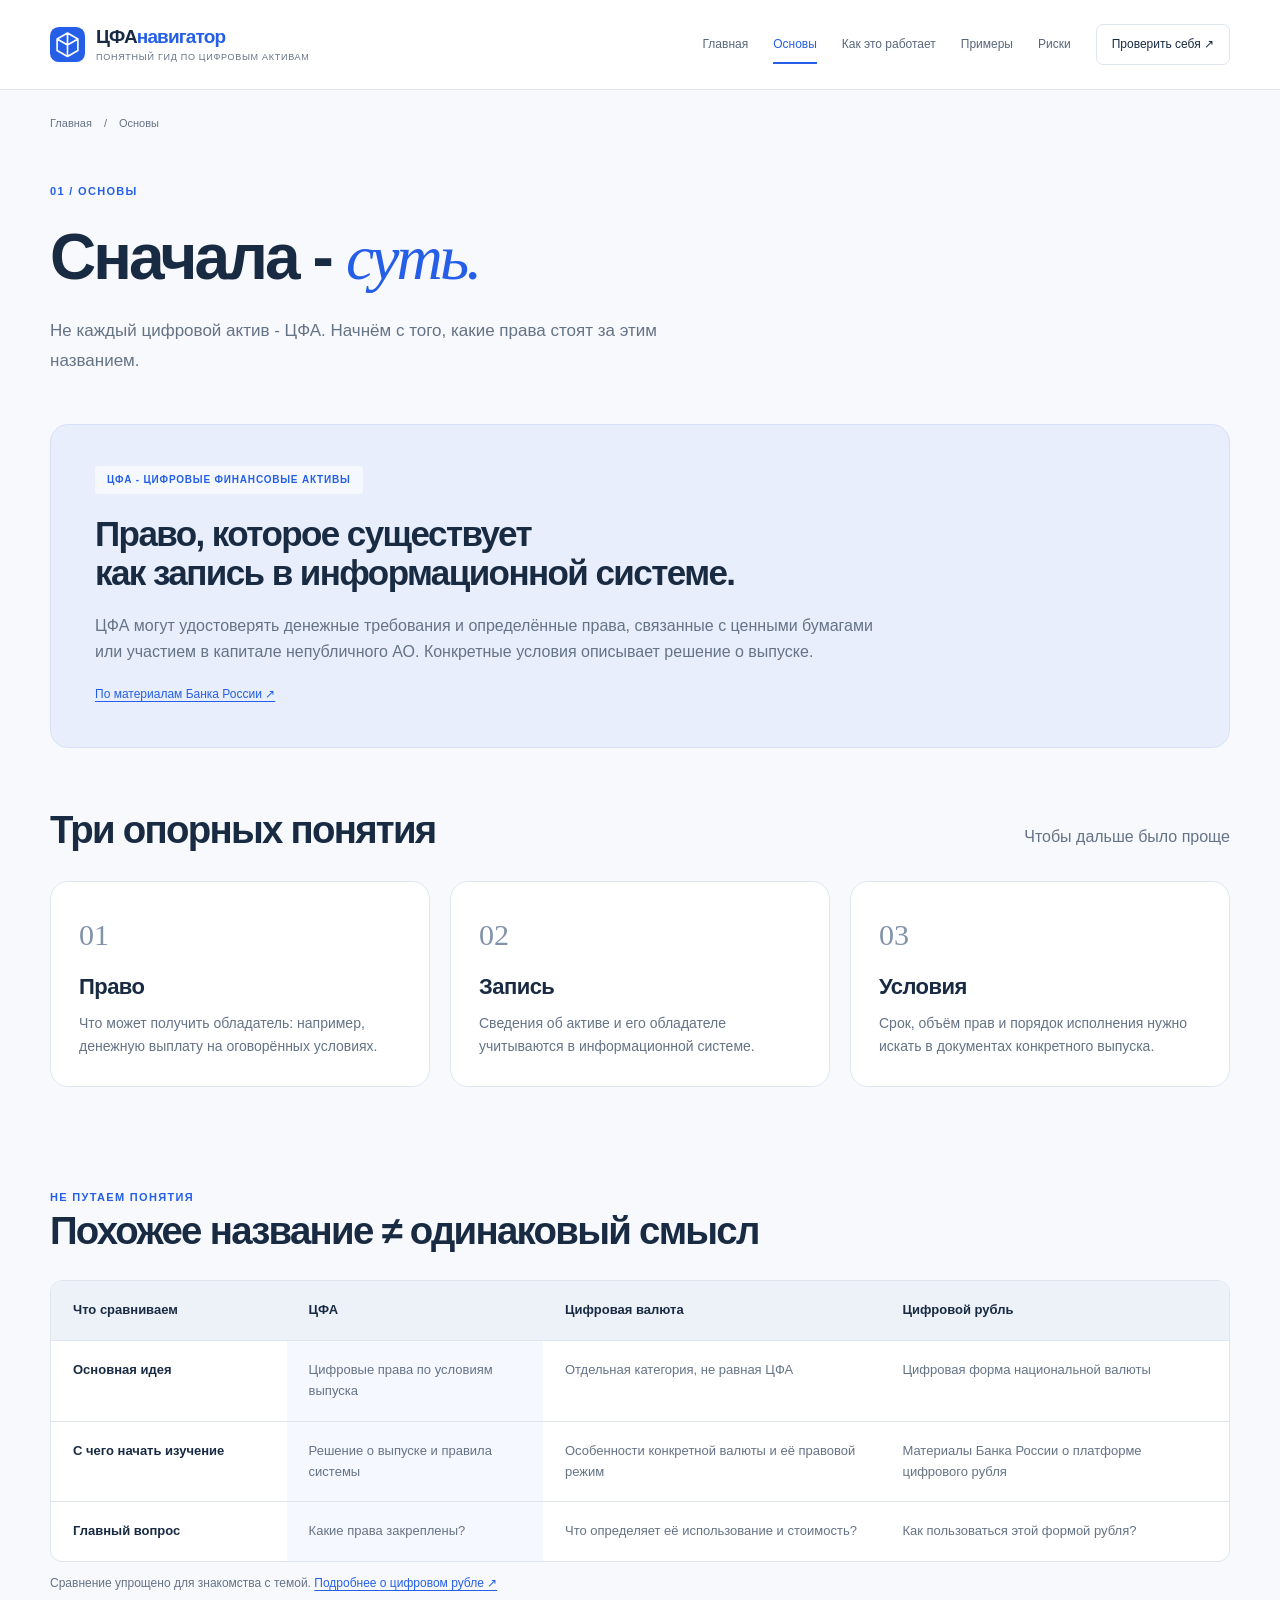
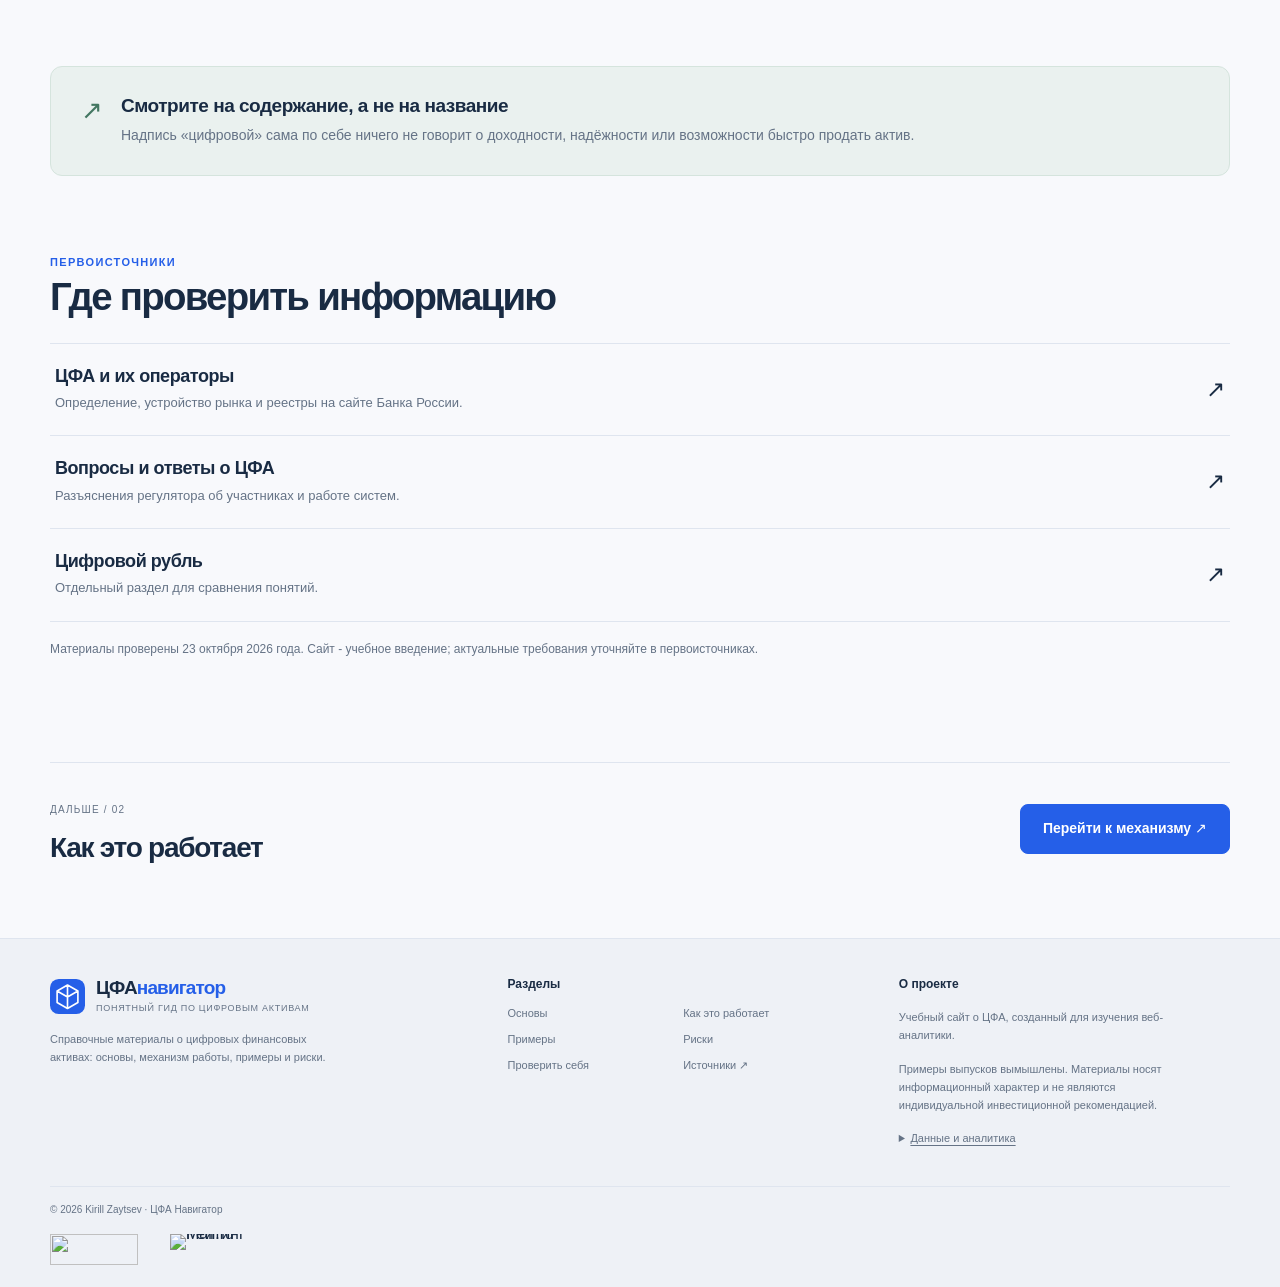
==== commit e69ed5f9: "Show Top.Mail.Ru logo alongside other counters" ====
--- a/basics.html
+++ b/basics.html
@@ -1,14 +1,14 @@
 <!doctype html><html lang="ru"><head><meta charset="utf-8"><meta name="author" content="Kirill Zaytsev"><meta name="viewport" content="width=device-width, initial-scale=1"><title>Что такое ЦФА - ЦФА Навигатор</title><meta name="description" content="Основы цифровых финансовых активов и отличия от криптовалюты и цифрового рубля."><link rel="icon" href="assets/favicon.svg" type="image/svg+xml"><link rel="stylesheet" href="assets/styles.css"><script src="assets/config.js" defer></script><script src="assets/app.js" defer></script></head>
-<body data-page="basics"><a class="skip-link" href="#main">К содержимому</a><header id="site-header"></header><main id="main" class="wrap article-page">
-<div class="breadcrumbs"><a href="index.html">Главная</a><span>/</span>Основы</div>
+<body data-page="basics"><a class="skip-link" href="#main">К содержимому</a><header id="site-header"></header><main id="main" class="wrap article-page" data-cfa-block="basics">
+<div class="breadcrumbs"><a href="index.html" data-cfa-block="link-index">Главная</a><span>/</span>Основы</div>
 <section class="page-intro"><span class="eyebrow">01 / ОСНОВЫ</span><h1>Сначала - <span class="serif">суть.</span></h1><p class="lead">Не каждый цифровой актив - ЦФА. Начнём с того, какие права стоят за этим названием.</p></section>
-<section class="definition-panel"><span class="badge">ЦФА - ЦИФРОВЫЕ ФИНАНСОВЫЕ АКТИВЫ</span><h2>Право, которое существует<br>как запись в информационной системе.</h2><p>ЦФА могут удостоверять денежные требования и определённые права, связанные с ценными бумагами или участием в капитале непубличного АО. Конкретные условия описывает решение о выпуске.</p><a class="source-link" href="https://www.cbr.ru/finm_infrastructure/digital_oper/" target="_blank" rel="noopener noreferrer">По материалам Банка России ↗</a></section>
+<section class="definition-panel"><span class="badge">ЦФА - ЦИФРОВЫЕ ФИНАНСОВЫЕ АКТИВЫ</span><h2>Право, которое существует<br>как запись в информационной системе.</h2><p>ЦФА могут удостоверять денежные требования и определённые права, связанные с ценными бумагами или участием в капитале непубличного АО. Конкретные условия описывает решение о выпуске.</p><a class="source-link" href="https://www.cbr.ru/finm_infrastructure/digital_oper/" target="_blank" rel="noopener noreferrer" data-cfa-block="link-www-cbr-ru-finm-infrastructure-digital-oper">По материалам Банка России ↗</a></section>
 <section class="section compact"><div class="section-heading"><h2>Три опорных понятия</h2><span class="muted">Чтобы дальше было проще</span></div><div class="three-grid"><article class="info-card"><span class="number">01</span><h3>Право</h3><p>Что может получить обладатель: например, денежную выплату на оговорённых условиях.</p></article><article class="info-card"><span class="number">02</span><h3>Запись</h3><p>Сведения об активе и его обладателе учитываются в информационной системе.</p></article><article class="info-card"><span class="number">03</span><h3>Условия</h3><p>Срок, объём прав и порядок исполнения нужно искать в документах конкретного выпуска.</p></article></div></section>
-<section id="comparison" class="section compact"><span class="eyebrow">НЕ ПУТАЕМ ПОНЯТИЯ</span><h2>Похожее название ≠ одинаковый смысл</h2><div class="table-scroll" tabindex="0" role="region" aria-label="Сравнение цифровых инструментов"><table><caption class="sr-only">Отличия ЦФА, цифровой валюты и цифрового рубля</caption><thead><tr><th>Что сравниваем</th><th>ЦФА</th><th>Цифровая валюта</th><th>Цифровой рубль</th></tr></thead><tbody><tr><th>Основная идея</th><td>Цифровые права по условиям выпуска</td><td>Отдельная категория, не равная ЦФА</td><td>Цифровая форма национальной валюты</td></tr><tr><th>С чего начать изучение</th><td>Решение о выпуске и правила системы</td><td>Особенности конкретной валюты и её правовой режим</td><td>Материалы Банка России о платформе цифрового рубля</td></tr><tr><th>Главный вопрос</th><td>Какие права закреплены?</td><td>Что определяет её использование и стоимость?</td><td>Как пользоваться этой формой рубля?</td></tr></tbody></table></div><p class="caption">Сравнение упрощено для знакомства с темой. <a href="https://www.cbr.ru/fintech/dr/" target="_blank" rel="noopener noreferrer">Подробнее о цифровом рубле ↗</a></p></section>
+<section id="comparison" class="section compact"><span class="eyebrow">НЕ ПУТАЕМ ПОНЯТИЯ</span><h2>Похожее название ≠ одинаковый смысл</h2><div class="table-scroll" tabindex="0" role="region" aria-label="Сравнение цифровых инструментов"><table><caption class="sr-only">Отличия ЦФА, цифровой валюты и цифрового рубля</caption><thead><tr><th>Что сравниваем</th><th>ЦФА</th><th>Цифровая валюта</th><th>Цифровой рубль</th></tr></thead><tbody><tr><th>Основная идея</th><td>Цифровые права по условиям выпуска</td><td>Отдельная категория, не равная ЦФА</td><td>Цифровая форма национальной валюты</td></tr><tr><th>С чего начать изучение</th><td>Решение о выпуске и правила системы</td><td>Особенности конкретной валюты и её правовой режим</td><td>Материалы Банка России о платформе цифрового рубля</td></tr><tr><th>Главный вопрос</th><td>Какие права закреплены?</td><td>Что определяет её использование и стоимость?</td><td>Как пользоваться этой формой рубля?</td></tr></tbody></table></div><p class="caption">Сравнение упрощено для знакомства с темой. <a href="https://www.cbr.ru/fintech/dr/" target="_blank" rel="noopener noreferrer" data-cfa-block="link-www-cbr-ru-fintech-dr">Подробнее о цифровом рубле ↗</a></p></section>
 <aside class="callout"><span class="callout-icon">↗</span><div><h3>Смотрите на содержание, а не на название</h3><p>Надпись «цифровой» сама по себе ничего не говорит о доходности, надёжности или возможности быстро продать актив.</p></div></aside>
-<section id="sources" class="section compact"><span class="eyebrow">ПЕРВОИСТОЧНИКИ</span><h2>Где проверить информацию</h2><div class="source-list"><a href="https://www.cbr.ru/finm_infrastructure/digital_oper/" target="_blank" rel="noopener noreferrer"><div><h3>ЦФА и их операторы</h3><p>Определение, устройство рынка и реестры на сайте Банка России.</p></div><span>↗</span></a><a href="https://www.cbr.ru/faq/tsfa/" target="_blank" rel="noopener noreferrer"><div><h3>Вопросы и ответы о ЦФА</h3><p>Разъяснения регулятора об участниках и работе систем.</p></div><span>↗</span></a><a href="https://www.cbr.ru/fintech/dr/" target="_blank" rel="noopener noreferrer"><div><h3>Цифровой рубль</h3><p>Отдельный раздел для сравнения понятий.</p></div><span>↗</span></a></div><p class="caption">Материалы проверены 23 октября 2026 года. Сайт - учебное введение; актуальные требования уточняйте в первоисточниках.</p></section>
-<nav class="next-page" aria-label="Следующий раздел"><div><small>ДАЛЬШЕ / 02</small><h2>Как это работает</h2></div><a class="button" href="how-it-works.html">Перейти к механизму ↗</a></nav>
-</main><footer id="site-footer"></footer><div class="counter-strip"><div class="wrap visitor-counter" aria-label="Статистика посещений LiveInternet">
+<section id="sources" class="section compact"><span class="eyebrow">ПЕРВОИСТОЧНИКИ</span><h2>Где проверить информацию</h2><div class="source-list"><a href="https://www.cbr.ru/finm_infrastructure/digital_oper/" target="_blank" rel="noopener noreferrer" data-cfa-block="link-www-cbr-ru-finm-infrastructure-digital-oper"><div><h3>ЦФА и их операторы</h3><p>Определение, устройство рынка и реестры на сайте Банка России.</p></div><span>↗</span></a><a href="https://www.cbr.ru/faq/tsfa/" target="_blank" rel="noopener noreferrer" data-cfa-block="link-www-cbr-ru-faq-tsfa"><div><h3>Вопросы и ответы о ЦФА</h3><p>Разъяснения регулятора об участниках и работе систем.</p></div><span>↗</span></a><a href="https://www.cbr.ru/fintech/dr/" target="_blank" rel="noopener noreferrer" data-cfa-block="link-www-cbr-ru-fintech-dr"><div><h3>Цифровой рубль</h3><p>Отдельный раздел для сравнения понятий.</p></div><span>↗</span></a></div><p class="caption">Материалы проверены 23 октября 2026 года. Сайт - учебное введение; актуальные требования уточняйте в первоисточниках.</p></section>
+<nav class="next-page" aria-label="Следующий раздел"><div><small>ДАЛЬШЕ / 02</small><h2>Как это работает</h2></div><a class="button" href="how-it-works.html" data-cfa-block="link-how-it-works">Перейти к механизму ↗</a></nav>
+</main><footer id="site-footer"></footer><div class="counter-strip"><div class="wrap visitor-counter" aria-label="Счётчики посещаемости">
 <!--LiveInternet counter--><a href="https://www.liveinternet.ru/click"
 target="_blank"><img id="licnt7038" width="88" height="31" style="border:0" 
 title="LiveInternet: показано число просмотров и посетителей за 24 часа"
@@ -19,5 +19,55 @@
 (s.colorDepth?s.colorDepth:s.pixelDepth))+";u"+escape(d.URL)+
 ";h"+escape(d.title.substring(0,150))+";"+Math.random()})
 (document,screen)</script><!--/LiveInternet-->
+<div id="top100_widget" aria-label="Статистика от Sber Ads"></div>
+<a class="mailru-logo" href="https://top.mail.ru/jump?from=3808220" target="_blank" rel="noopener noreferrer"><img src="https://top-fwz1.mail.ru/counter?id=3808220;t=479;l=1" width="88" height="31" style="border:0" title="Рейтинг Mail.ru" alt="Рейтинг Mail.ru"></a>
 </div></div>
+<!-- Top100 (Kraken) Counter -->
+<script>
+    (function (w, d, c) {
+    (w[c] = w[c] || []).push(function() {
+        var options = {
+            project: 7753226,
+            attributes_dataset: [ "cfa-block" ],
+            trackHashes: true,
+            user_id: null,
+            widgetColor: "009ce0",
+        };
+        try {
+            w.top100Counter = new top100(options);
+            w.top100Counter.drawLogoTo("top100_widget");
+        } catch(e) { }
+    });
+    var n = d.getElementsByTagName("script")[0],
+    s = d.createElement("script"),
+    f = function () { n.parentNode.insertBefore(s, n); };
+    s.type = "text/javascript";
+    s.async = true;
+    s.src =
+    (d.location.protocol == "https:" ? "https:" : "http:") +
+    "//st.top100.ru/top100/top100.js";
+
+    if (w.opera == "[object Opera]") {
+    d.addEventListener("DOMContentLoaded", f, false);
+} else { f(); }
+})(window, document, "_top100q");
+</script>
+<noscript>
+  <img src="//counter.rambler.ru/top100.cnt?pid=7753226" alt="Топ-100" />
+</noscript>
+<!-- END Top100 (Kraken) Counter -->
+<!-- Top.Mail.Ru counter -->
+<script type="text/javascript">
+var _tmr = window._tmr || (window._tmr = []);
+_tmr.push({id: "3808220", type: "pageView", start: (new Date()).getTime()});
+(function (d, w, id) {
+  if (d.getElementById(id)) return;
+  var ts = d.createElement("script"); ts.type = "text/javascript"; ts.async = true; ts.id = id;
+  ts.src = "https://top-fwz1.mail.ru/js/code.js";
+  var f = function () {var s = d.getElementsByTagName("script")[0]; s.parentNode.insertBefore(ts, s);};
+  if (w.opera == "[object Opera]") { d.addEventListener("DOMContentLoaded", f, false); } else { f(); }
+})(document, window, "tmr-code");
+</script>
+<noscript><div><img src="https://top-fwz1.mail.ru/counter?id=3808220;js=na" style="position:absolute;left:-9999px;" alt="Top.Mail.Ru" /></div></noscript>
+<!-- /Top.Mail.Ru counter -->
 </body></html>
--- a/assets/styles.css
+++ b/assets/styles.css
@@ -20,3 +20,5 @@
 @media(max-width:620px){.header-inner>.brand{max-width:calc(100% - 70px);gap:8px}.header-inner .brand img{width:30px;height:30px}.header-inner .brand-name{font-size:17px}.header-inner .brand small{font-size:6.5px;letter-spacing:.035em;white-space:nowrap}.menu-toggle{padding:7px 9px;font-size:12px}}
 
 .counter-strip{background:#eef1f6}.visitor-counter{padding-block:0 22px;display:flex;align-items:center}.visitor-counter a{display:inline-flex;line-height:0}.visitor-counter img{display:block;width:88px;height:31px}
+
+.visitor-counter{gap:16px;flex-wrap:wrap}#top100_widget{display:inline-flex;align-items:center;min-height:31px}#top100_widget img{width:auto;height:auto}
